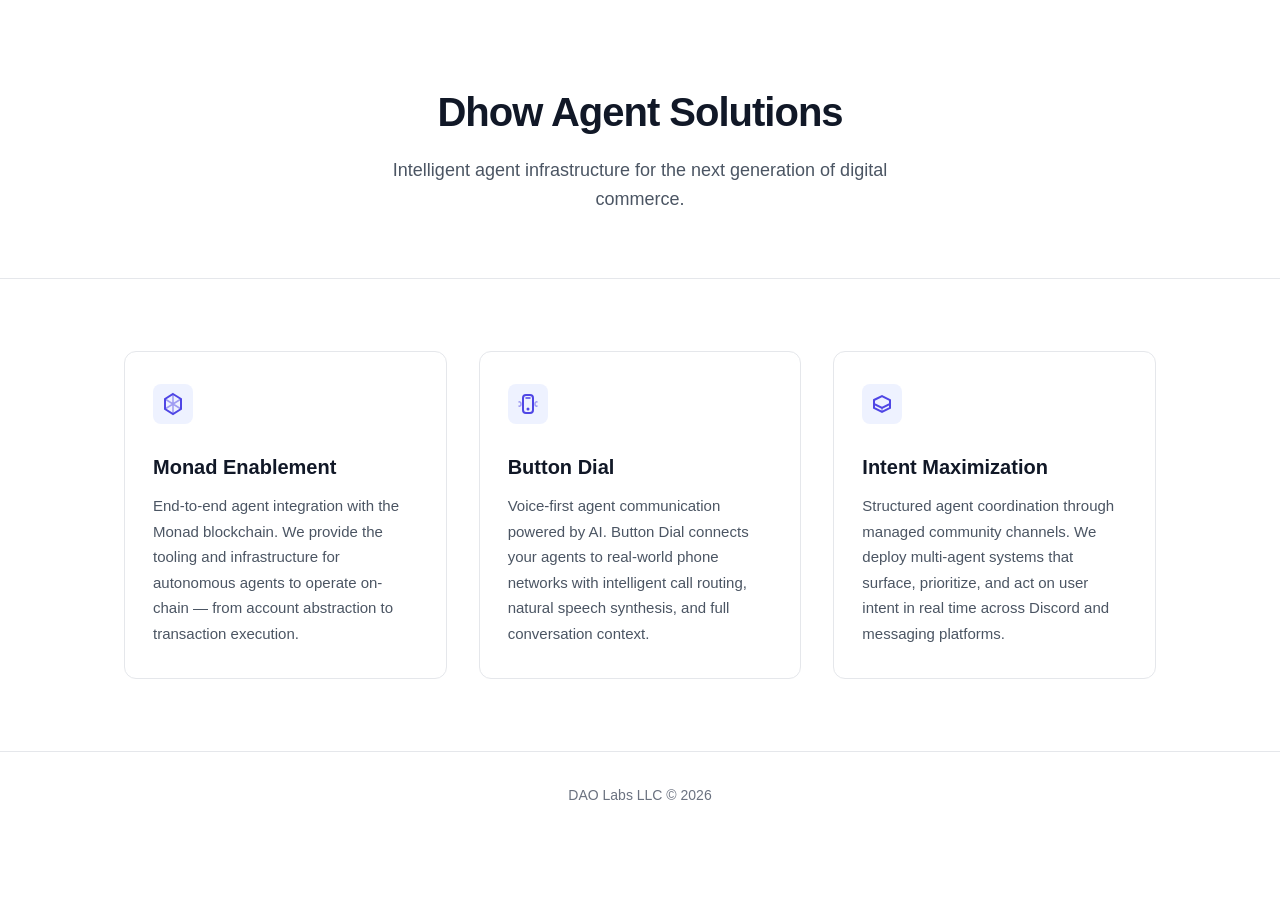
==== index.html @ 07511c28 "Initial site — Dhow Agent Solutions Single-page static site for dhow.ai with three feature cards (Mo" ====
<!DOCTYPE html>
<html lang="en">
<head>
  <meta charset="UTF-8">
  <meta name="viewport" content="width=device-width, initial-scale=1.0">
  <title>Dhow Agent Solutions</title>
  <meta name="description" content="Dhow Agent Solutions — AI-powered agent infrastructure for blockchain enablement, voice automation, and intent maximization.">
  <link rel="stylesheet" href="style.css">
</head>
<body>
  <header class="hero">
    <div class="container">
      <h1>Dhow Agent Solutions</h1>
      <p class="tagline">Intelligent agent infrastructure for the next generation of digital commerce.</p>
    </div>
  </header>

  <main>
    <section class="features">
      <div class="container">
        <div class="feature-grid">

          <div class="feature-card">
            <div class="feature-icon">
              <svg width="40" height="40" viewBox="0 0 40 40" fill="none" xmlns="http://www.w3.org/2000/svg">
                <rect width="40" height="40" rx="8" fill="#EEF2FF"/>
                <path d="M20 10L28 15V25L20 30L12 25V15L20 10Z" stroke="#4F46E5" stroke-width="2" fill="none"/>
                <path d="M20 10V30M12 15L28 25M28 15L12 25" stroke="#4F46E5" stroke-width="1.5" opacity="0.5"/>
              </svg>
            </div>
            <h2>Monad Enablement</h2>
            <p>End-to-end agent integration with the Monad blockchain. We provide the tooling and infrastructure for autonomous agents to operate on-chain — from account abstraction to transaction execution.</p>
          </div>

          <div class="feature-card">
            <div class="feature-icon">
              <svg width="40" height="40" viewBox="0 0 40 40" fill="none" xmlns="http://www.w3.org/2000/svg">
                <rect width="40" height="40" rx="8" fill="#EEF2FF"/>
                <path d="M15 14C15 12.3431 16.3431 11 18 11H22C23.6569 11 25 12.3431 25 14V26C25 27.6569 23.6569 29 22 29H18C16.3431 29 15 27.6569 15 26V14Z" stroke="#4F46E5" stroke-width="2" fill="none"/>
                <circle cx="20" cy="25" r="1.5" fill="#4F46E5"/>
                <path d="M18 14H22" stroke="#4F46E5" stroke-width="1.5" stroke-linecap="round"/>
                <path d="M11 18C11 18 13 17 13 20C13 23 11 22 11 22" stroke="#4F46E5" stroke-width="1.5" stroke-linecap="round" opacity="0.5"/>
                <path d="M29 18C29 18 27 17 27 20C27 23 29 22 29 22" stroke="#4F46E5" stroke-width="1.5" stroke-linecap="round" opacity="0.5"/>
              </svg>
            </div>
            <h2>Button Dial</h2>
            <p>Voice-first agent communication powered by AI. Button Dial connects your agents to real-world phone networks with intelligent call routing, natural speech synthesis, and full conversation context.</p>
          </div>

          <div class="feature-card">
            <div class="feature-icon">
              <svg width="40" height="40" viewBox="0 0 40 40" fill="none" xmlns="http://www.w3.org/2000/svg">
                <rect width="40" height="40" rx="8" fill="#EEF2FF"/>
                <path d="M12 16L20 12L28 16V20L20 24L12 20V16Z" stroke="#4F46E5" stroke-width="2" fill="none"/>
                <path d="M12 20V24L20 28L28 24V20" stroke="#4F46E5" stroke-width="2" fill="none"/>
                <path d="M20 24V28" stroke="#4F46E5" stroke-width="1.5" opacity="0.5"/>
              </svg>
            </div>
            <h2>Intent Maximization</h2>
            <p>Structured agent coordination through managed community channels. We deploy multi-agent systems that surface, prioritize, and act on user intent in real time across Discord and messaging platforms.</p>
          </div>

        </div>
      </div>
    </section>
  </main>

  <footer>
    <div class="container">
      <p>DAO Labs LLC &copy; 2026</p>
    </div>
  </footer>
</body>
</html>
---- style.css ----
*,
*::before,
*::after {
  margin: 0;
  padding: 0;
  box-sizing: border-box;
}

:root {
  --text-primary: #111827;
  --text-secondary: #4B5563;
  --text-muted: #6B7280;
  --bg-white: #FFFFFF;
  --bg-light: #F9FAFB;
  --border: #E5E7EB;
  --accent: #4F46E5;
  --accent-light: #EEF2FF;
}

body {
  font-family: -apple-system, BlinkMacSystemFont, "Segoe UI", Roboto, "Helvetica Neue", Arial, sans-serif;
  color: var(--text-primary);
  background: var(--bg-white);
  line-height: 1.6;
  -webkit-font-smoothing: antialiased;
}

.container {
  max-width: 1080px;
  margin: 0 auto;
  padding: 0 24px;
}

/* Hero / Header */
.hero {
  padding: 80px 0 64px;
  text-align: center;
  border-bottom: 1px solid var(--border);
}

.hero h1 {
  font-size: 2.5rem;
  font-weight: 700;
  letter-spacing: -0.025em;
  color: var(--text-primary);
  margin-bottom: 12px;
}

.hero .tagline {
  font-size: 1.125rem;
  color: var(--text-secondary);
  max-width: 520px;
  margin: 0 auto;
}

/* Features */
.features {
  padding: 72px 0;
}

.feature-grid {
  display: grid;
  grid-template-columns: repeat(3, 1fr);
  gap: 32px;
}

.feature-card {
  padding: 32px 28px;
  border: 1px solid var(--border);
  border-radius: 12px;
  background: var(--bg-white);
  transition: box-shadow 0.2s ease;
}

.feature-card:hover {
  box-shadow: 0 4px 24px rgba(0, 0, 0, 0.06);
}

.feature-icon {
  margin-bottom: 20px;
}

.feature-card h2 {
  font-size: 1.25rem;
  font-weight: 600;
  margin-bottom: 10px;
  color: var(--text-primary);
}

.feature-card p {
  font-size: 0.9375rem;
  color: var(--text-secondary);
  line-height: 1.7;
}

/* Footer */
footer {
  padding: 32px 0;
  border-top: 1px solid var(--border);
  text-align: center;
}

footer p {
  font-size: 0.875rem;
  color: var(--text-muted);
}

/* Responsive */
@media (max-width: 768px) {
  .hero {
    padding: 56px 0 48px;
  }

  .hero h1 {
    font-size: 1.875rem;
  }

  .feature-grid {
    grid-template-columns: 1fr;
    gap: 20px;
  }

  .features {
    padding: 48px 0;
  }
}
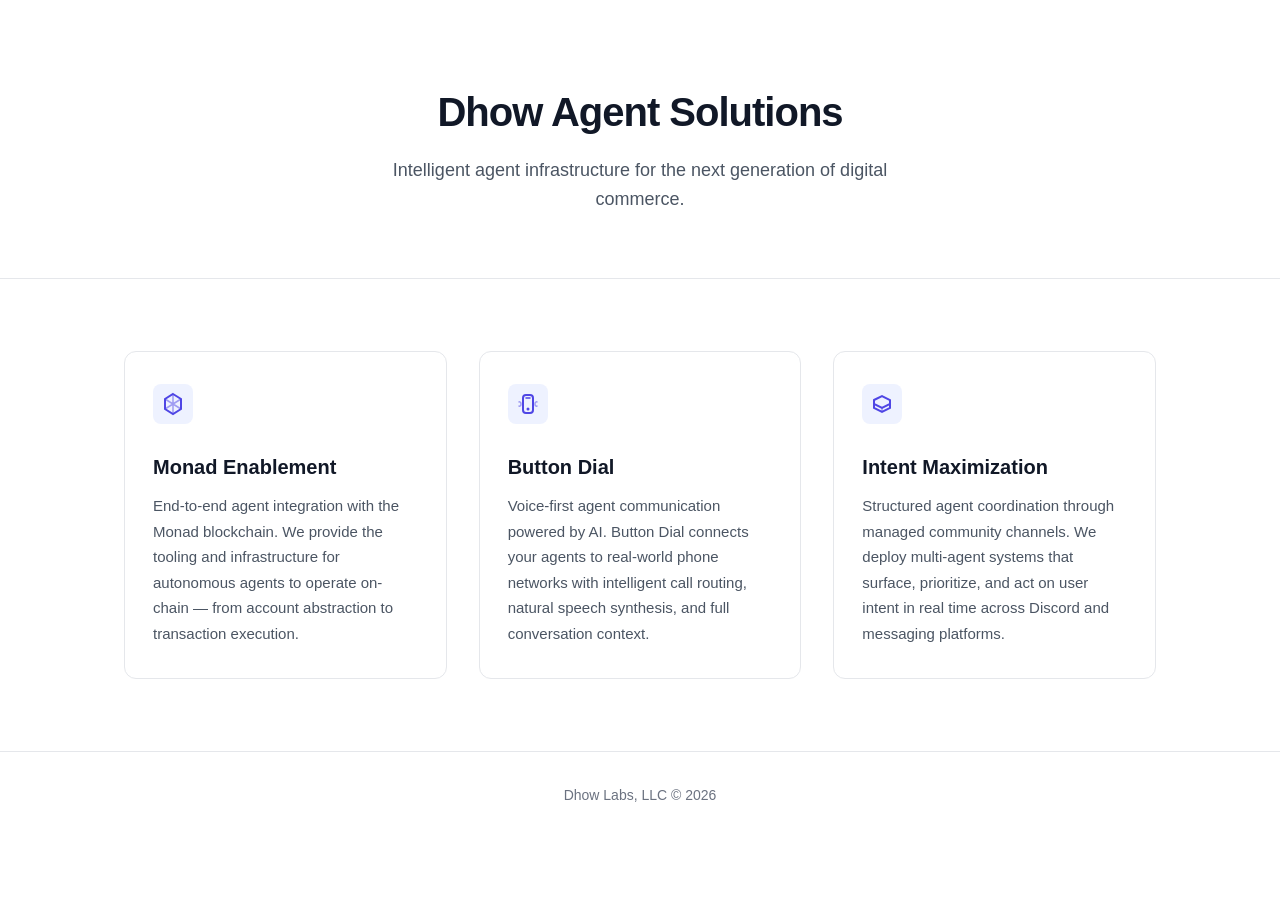
==== commit 761533c1: "Fix business name to Dhow Labs, LLC Co-Authored-By: Claude Opus 4.6 <noreply@anthropic.com>" ====
--- a/index.html
+++ b/index.html
@@ -67,7 +67,7 @@
 
   <footer>
     <div class="container">
-      <p>DAO Labs LLC &copy; 2026</p>
+      <p>Dhow Labs, LLC &copy; 2026</p>
     </div>
   </footer>
 </body>
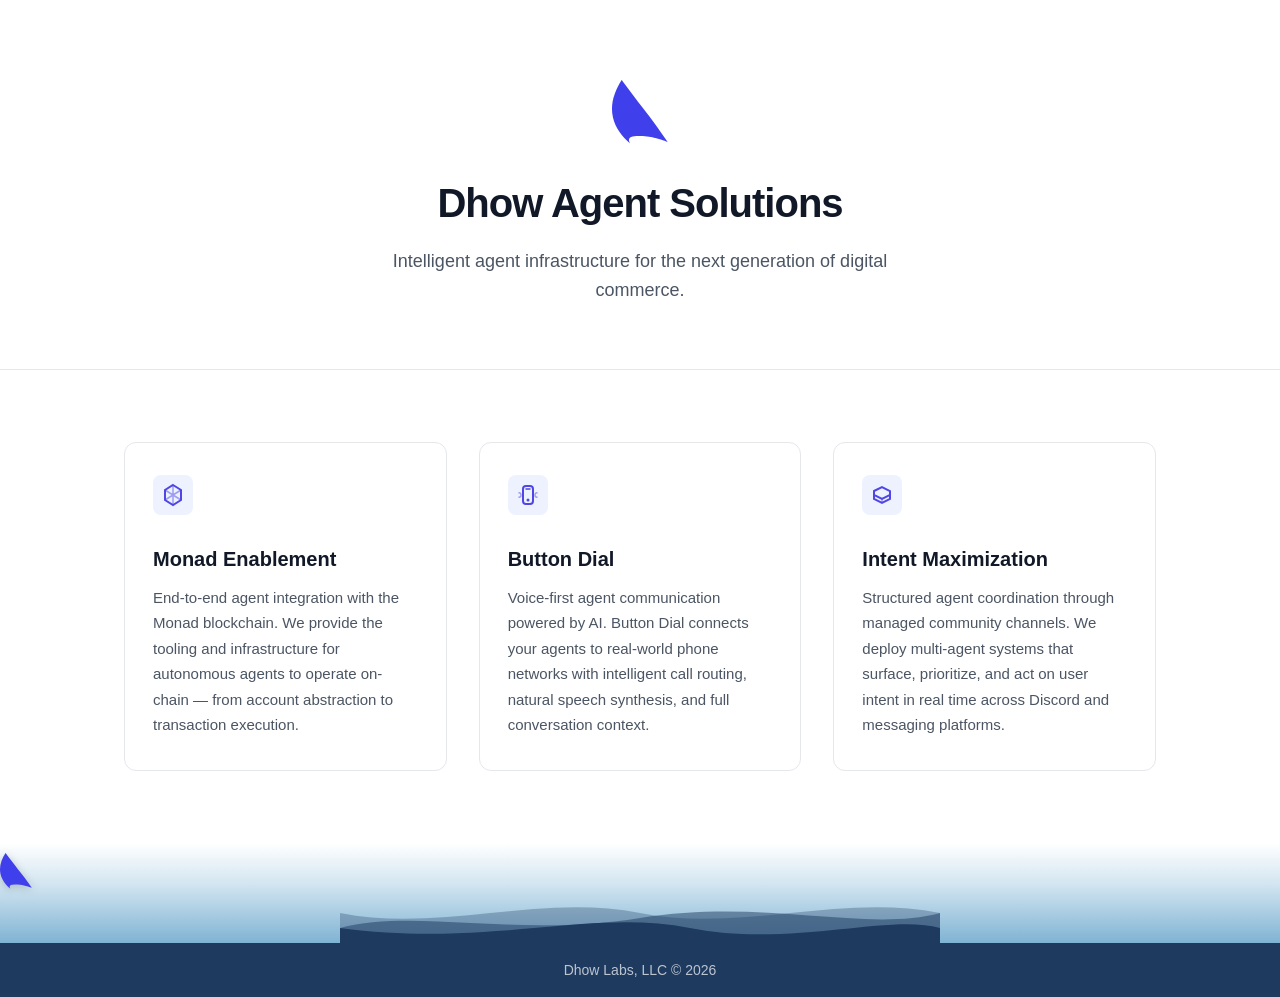
==== commit 8ff13727: "Add logo, wave animation, and sailing boat footer - Company logo in hero header - Sticky footer pinn" ====
--- a/index.html
+++ b/index.html
@@ -10,6 +10,7 @@
 <body>
   <header class="hero">
     <div class="container">
+      <img src="logo.svg" alt="Dhow" class="hero-logo">
       <h1>Dhow Agent Solutions</h1>
       <p class="tagline">Intelligent agent infrastructure for the next generation of digital commerce.</p>
     </div>
@@ -66,7 +67,15 @@
   </main>
 
   <footer>
-    <div class="container">
+    <div class="ocean">
+      <div class="boat">
+        <img src="logo.svg" alt="" class="boat-logo">
+      </div>
+      <div class="wave wave-1"></div>
+      <div class="wave wave-2"></div>
+      <div class="wave wave-3"></div>
+    </div>
+    <div class="footer-bottom">
       <p>Dhow Labs, LLC &copy; 2026</p>
     </div>
   </footer>
--- a/style.css
+++ b/style.css
@@ -17,12 +17,23 @@
   --accent-light: #EEF2FF;
 }
 
+html {
+  height: 100%;
+}
+
 body {
   font-family: -apple-system, BlinkMacSystemFont, "Segoe UI", Roboto, "Helvetica Neue", Arial, sans-serif;
   color: var(--text-primary);
   background: var(--bg-white);
   line-height: 1.6;
   -webkit-font-smoothing: antialiased;
+  min-height: 100%;
+  display: flex;
+  flex-direction: column;
+}
+
+main {
+  flex: 1;
 }
 
 .container {
@@ -36,6 +47,12 @@
   padding: 80px 0 64px;
   text-align: center;
   border-bottom: 1px solid var(--border);
+}
+
+.hero-logo {
+  width: 56px;
+  height: auto;
+  margin-bottom: 20px;
 }
 
 .hero h1 {
@@ -95,14 +112,92 @@
 
 /* Footer */
 footer {
-  padding: 32px 0;
-  border-top: 1px solid var(--border);
+  margin-top: auto;
+  overflow: hidden;
+  position: relative;
+}
+
+.footer-bottom {
+  background: #1E3A5F;
+  padding: 16px 0;
   text-align: center;
-}
-
-footer p {
+  position: relative;
+  z-index: 3;
+}
+
+.footer-bottom p {
   font-size: 0.875rem;
-  color: var(--text-muted);
+  color: rgba(255, 255, 255, 0.7);
+}
+
+/* Ocean & Waves */
+.ocean {
+  position: relative;
+  height: 100px;
+  background: linear-gradient(180deg, var(--bg-white) 0%, #d4e6f1 40%, #7fb3d3 100%);
+  overflow: hidden;
+}
+
+.wave {
+  position: absolute;
+  bottom: 0;
+  left: 0;
+  width: 200%;
+  height: 60px;
+  background-repeat: repeat-x;
+  background-size: 50% 100%;
+}
+
+.wave-1 {
+  background-image: url("data:image/svg+xml,%3Csvg xmlns='http://www.w3.org/2000/svg' viewBox='0 0 1200 120'%3E%3Cpath d='M0,60 C200,100 400,20 600,60 C800,100 1000,20 1200,60 L1200,120 L0,120 Z' fill='%231E3A5F' opacity='0.3'/%3E%3C/svg%3E");
+  animation: wave-drift 8s linear infinite;
+  z-index: 1;
+}
+
+.wave-2 {
+  background-image: url("data:image/svg+xml,%3Csvg xmlns='http://www.w3.org/2000/svg' viewBox='0 0 1200 120'%3E%3Cpath d='M0,80 C150,40 350,100 600,60 C850,20 1050,90 1200,50 L1200,120 L0,120 Z' fill='%231E3A5F' opacity='0.5'/%3E%3C/svg%3E");
+  animation: wave-drift 6s linear infinite reverse;
+  z-index: 2;
+  bottom: -5px;
+}
+
+.wave-3 {
+  background-image: url("data:image/svg+xml,%3Csvg xmlns='http://www.w3.org/2000/svg' viewBox='0 0 1200 120'%3E%3Cpath d='M0,70 C300,110 500,30 700,70 C900,110 1100,40 1200,70 L1200,120 L0,120 Z' fill='%231E3A5F'/%3E%3C/svg%3E");
+  animation: wave-drift 10s linear infinite;
+  z-index: 3;
+  bottom: -10px;
+}
+
+@keyframes wave-drift {
+  0% { transform: translateX(0); }
+  100% { transform: translateX(-50%); }
+}
+
+/* Boat */
+.boat {
+  position: absolute;
+  z-index: 4;
+  top: 10px;
+  animation: sail 20s ease-in-out infinite, bob 3s ease-in-out infinite;
+}
+
+.boat-logo {
+  width: 32px;
+  height: auto;
+  filter: drop-shadow(0 2px 4px rgba(0, 0, 0, 0.2));
+}
+
+@keyframes sail {
+  0% { left: -40px; transform: scaleX(1); }
+  48% { left: calc(100% + 40px); transform: scaleX(1); }
+  50% { left: calc(100% + 40px); transform: scaleX(-1); }
+  98% { left: -40px; transform: scaleX(-1); }
+  100% { left: -40px; transform: scaleX(1); }
+}
+
+@keyframes bob {
+  0%, 100% { margin-top: 0; }
+  50% { margin-top: 6px; }
 }
 
 /* Responsive */
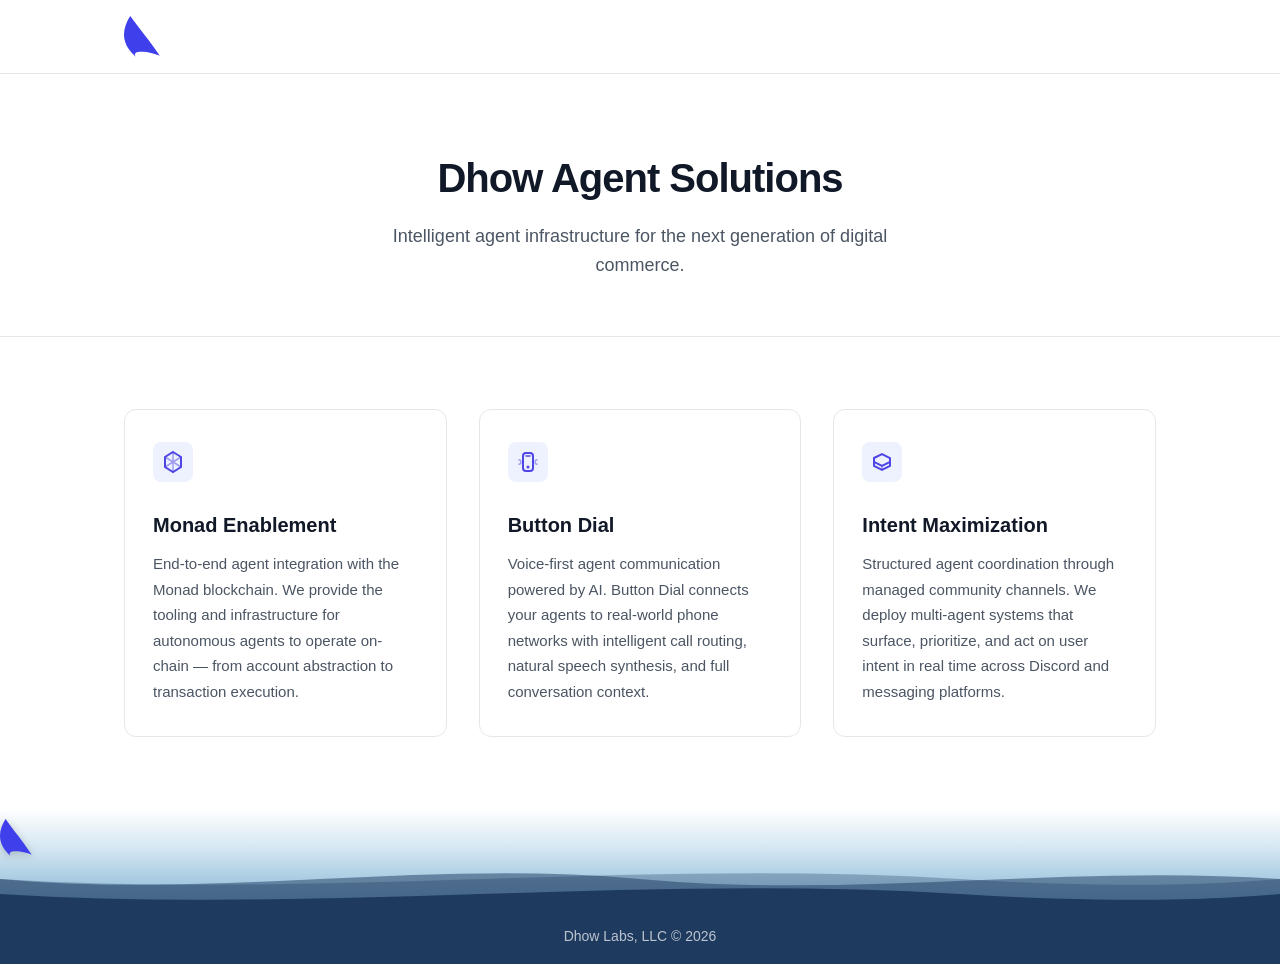
==== commit eab4600a: "Move logo to top-left navbar, add favicon, fix wave tiling - Logo now sits in a nav bar top-left ins" ====
--- a/index.html
+++ b/index.html
@@ -5,12 +5,20 @@
   <meta name="viewport" content="width=device-width, initial-scale=1.0">
   <title>Dhow Agent Solutions</title>
   <meta name="description" content="Dhow Agent Solutions — AI-powered agent infrastructure for blockchain enablement, voice automation, and intent maximization.">
+  <link rel="icon" type="image/svg+xml" href="logo.svg">
   <link rel="stylesheet" href="style.css">
 </head>
 <body>
+  <nav class="topbar">
+    <div class="container">
+      <a href="/" class="topbar-brand">
+        <img src="logo.svg" alt="Dhow" class="topbar-logo">
+      </a>
+    </div>
+  </nav>
+
   <header class="hero">
     <div class="container">
-      <img src="logo.svg" alt="Dhow" class="hero-logo">
       <h1>Dhow Agent Solutions</h1>
       <p class="tagline">Intelligent agent infrastructure for the next generation of digital commerce.</p>
     </div>
--- a/style.css
+++ b/style.css
@@ -42,17 +42,32 @@
   padding: 0 24px;
 }
 
+/* Top Bar */
+.topbar {
+  padding: 16px 0;
+  border-bottom: 1px solid var(--border);
+}
+
+.topbar .container {
+  display: flex;
+  align-items: center;
+}
+
+.topbar-brand {
+  display: flex;
+  align-items: center;
+}
+
+.topbar-logo {
+  width: 36px;
+  height: auto;
+}
+
 /* Hero / Header */
 .hero {
-  padding: 80px 0 64px;
+  padding: 72px 0 56px;
   text-align: center;
   border-bottom: 1px solid var(--border);
-}
-
-.hero-logo {
-  width: 56px;
-  height: auto;
-  margin-bottom: 20px;
 }
 
 .hero h1 {
@@ -141,28 +156,28 @@
 .wave {
   position: absolute;
   bottom: 0;
-  left: 0;
-  width: 200%;
+  left: -100%;
+  width: 400%;
   height: 60px;
   background-repeat: repeat-x;
-  background-size: 50% 100%;
+  background-size: 25% 100%;
 }
 
 .wave-1 {
-  background-image: url("data:image/svg+xml,%3Csvg xmlns='http://www.w3.org/2000/svg' viewBox='0 0 1200 120'%3E%3Cpath d='M0,60 C200,100 400,20 600,60 C800,100 1000,20 1200,60 L1200,120 L0,120 Z' fill='%231E3A5F' opacity='0.3'/%3E%3C/svg%3E");
+  background-image: url("data:image/svg+xml,%3Csvg xmlns='http://www.w3.org/2000/svg' viewBox='0 0 1200 120' preserveAspectRatio='none'%3E%3Cpath d='M0,60 C300,100 600,20 900,60 C1050,80 1150,70 1200,60 L1200,120 L0,120 Z' fill='%231E3A5F' opacity='0.3'/%3E%3C/svg%3E");
   animation: wave-drift 8s linear infinite;
   z-index: 1;
 }
 
 .wave-2 {
-  background-image: url("data:image/svg+xml,%3Csvg xmlns='http://www.w3.org/2000/svg' viewBox='0 0 1200 120'%3E%3Cpath d='M0,80 C150,40 350,100 600,60 C850,20 1050,90 1200,50 L1200,120 L0,120 Z' fill='%231E3A5F' opacity='0.5'/%3E%3C/svg%3E");
+  background-image: url("data:image/svg+xml,%3Csvg xmlns='http://www.w3.org/2000/svg' viewBox='0 0 1200 120' preserveAspectRatio='none'%3E%3Cpath d='M0,50 C200,90 400,10 600,50 C800,90 1000,20 1200,50 L1200,120 L0,120 Z' fill='%231E3A5F' opacity='0.5'/%3E%3C/svg%3E");
   animation: wave-drift 6s linear infinite reverse;
   z-index: 2;
   bottom: -5px;
 }
 
 .wave-3 {
-  background-image: url("data:image/svg+xml,%3Csvg xmlns='http://www.w3.org/2000/svg' viewBox='0 0 1200 120'%3E%3Cpath d='M0,70 C300,110 500,30 700,70 C900,110 1100,40 1200,70 L1200,120 L0,120 Z' fill='%231E3A5F'/%3E%3C/svg%3E");
+  background-image: url("data:image/svg+xml,%3Csvg xmlns='http://www.w3.org/2000/svg' viewBox='0 0 1200 120' preserveAspectRatio='none'%3E%3Cpath d='M0,70 C300,110 600,30 900,70 C1050,90 1150,80 1200,70 L1200,120 L0,120 Z' fill='%231E3A5F'/%3E%3C/svg%3E");
   animation: wave-drift 10s linear infinite;
   z-index: 3;
   bottom: -10px;
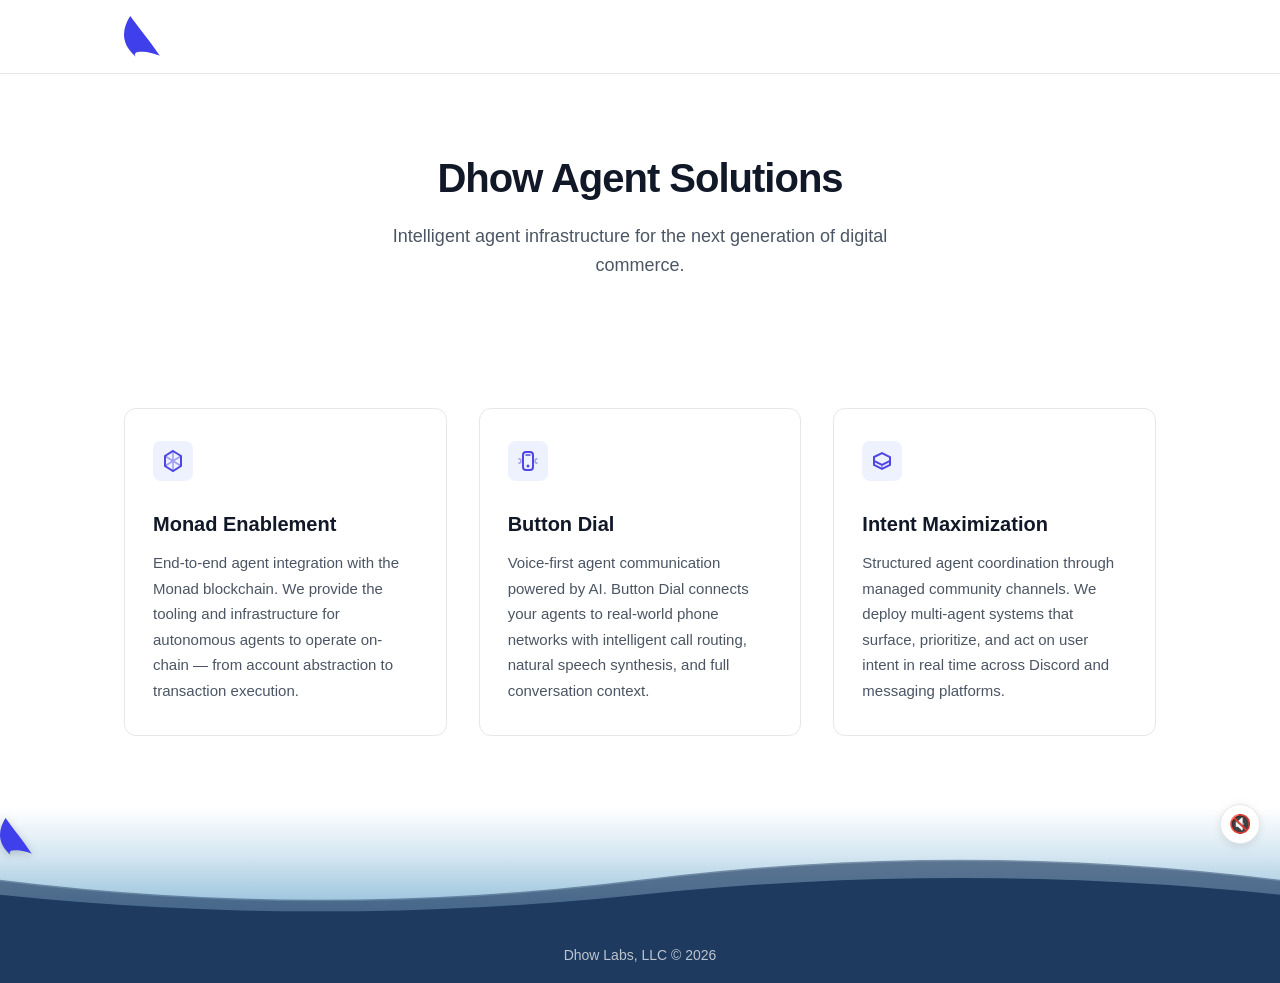
==== commit eaa8573b: "Bigger smooth waves, remove hero border, add ocean sound toggle - Wave SVGs now use quadratic curves" ====
--- a/index.html
+++ b/index.html
@@ -87,5 +87,88 @@
       <p>Dhow Labs, LLC &copy; 2026</p>
     </div>
   </footer>
+
+  <button class="sound-toggle" id="soundToggle" aria-label="Toggle ocean sounds" title="Toggle ocean sounds">
+    <span id="soundIcon">🔇</span>
+  </button>
+
+  <script>
+    (function() {
+      const btn = document.getElementById('soundToggle');
+      const icon = document.getElementById('soundIcon');
+      let audio = null;
+      let playing = false;
+
+      // Generate ocean sound with Web Audio API
+      function createOceanSound() {
+        const ctx = new (window.AudioContext || window.webkitAudioContext)();
+        const gain = ctx.createGain();
+        gain.gain.value = 0;
+        gain.connect(ctx.destination);
+
+        // Brown noise filtered to sound like ocean
+        const bufferSize = 2 * ctx.sampleRate;
+        const buffer = ctx.createBuffer(2, bufferSize, ctx.sampleRate);
+
+        for (let channel = 0; channel < 2; channel++) {
+          const data = buffer.getChannelData(channel);
+          let last = 0;
+          for (let i = 0; i < bufferSize; i++) {
+            const white = Math.random() * 2 - 1;
+            data[i] = (last + (0.02 * white)) / 1.02;
+            last = data[i];
+            data[i] *= 3.5;
+          }
+        }
+
+        const source = ctx.createBufferSource();
+        source.buffer = buffer;
+        source.loop = true;
+
+        // Low-pass filter for soft ocean feel
+        const lp = ctx.createBiquadFilter();
+        lp.type = 'lowpass';
+        lp.frequency.value = 500;
+        lp.Q.value = 0.7;
+
+        // Gentle volume modulation for wave rhythm
+        const lfo = ctx.createOscillator();
+        const lfoGain = ctx.createGain();
+        lfo.frequency.value = 0.12;
+        lfoGain.gain.value = 0.08;
+        lfo.connect(lfoGain);
+        lfoGain.connect(gain.gain);
+        lfo.start();
+
+        source.connect(lp);
+        lp.connect(gain);
+        source.start();
+
+        return { ctx, gain };
+      }
+
+      btn.addEventListener('click', function() {
+        if (!playing) {
+          if (!audio) {
+            audio = createOceanSound();
+          }
+          audio.gain.gain.cancelScheduledValues(audio.ctx.currentTime);
+          audio.gain.gain.setValueAtTime(audio.gain.gain.value, audio.ctx.currentTime);
+          audio.gain.gain.linearRampToValueAtTime(0.15, audio.ctx.currentTime + 1);
+          if (audio.ctx.state === 'suspended') audio.ctx.resume();
+          icon.textContent = '🔊';
+          btn.classList.add('active');
+          playing = true;
+        } else {
+          audio.gain.gain.cancelScheduledValues(audio.ctx.currentTime);
+          audio.gain.gain.setValueAtTime(audio.gain.gain.value, audio.ctx.currentTime);
+          audio.gain.gain.linearRampToValueAtTime(0, audio.ctx.currentTime + 0.5);
+          icon.textContent = '🔇';
+          btn.classList.remove('active');
+          playing = false;
+        }
+      });
+    })();
+  </script>
 </body>
 </html>
--- a/style.css
+++ b/style.css
@@ -67,7 +67,6 @@
 .hero {
   padding: 72px 0 56px;
   text-align: center;
-  border-bottom: 1px solid var(--border);
 }
 
 .hero h1 {
@@ -148,7 +147,7 @@
 /* Ocean & Waves */
 .ocean {
   position: relative;
-  height: 100px;
+  height: 120px;
   background: linear-gradient(180deg, var(--bg-white) 0%, #d4e6f1 40%, #7fb3d3 100%);
   overflow: hidden;
 }
@@ -158,26 +157,26 @@
   bottom: 0;
   left: -100%;
   width: 400%;
-  height: 60px;
+  height: 80px;
   background-repeat: repeat-x;
   background-size: 25% 100%;
 }
 
 .wave-1 {
-  background-image: url("data:image/svg+xml,%3Csvg xmlns='http://www.w3.org/2000/svg' viewBox='0 0 1200 120' preserveAspectRatio='none'%3E%3Cpath d='M0,60 C300,100 600,20 900,60 C1050,80 1150,70 1200,60 L1200,120 L0,120 Z' fill='%231E3A5F' opacity='0.3'/%3E%3C/svg%3E");
+  background-image: url("data:image/svg+xml,%3Csvg xmlns='http://www.w3.org/2000/svg' viewBox='0 0 1200 120' preserveAspectRatio='none'%3E%3Cpath d='M0,50 Q300,110 600,50 Q900,-10 1200,50 L1200,120 L0,120 Z' fill='%231E3A5F' opacity='0.3'/%3E%3C/svg%3E");
   animation: wave-drift 8s linear infinite;
   z-index: 1;
 }
 
 .wave-2 {
-  background-image: url("data:image/svg+xml,%3Csvg xmlns='http://www.w3.org/2000/svg' viewBox='0 0 1200 120' preserveAspectRatio='none'%3E%3Cpath d='M0,50 C200,90 400,10 600,50 C800,90 1000,20 1200,50 L1200,120 L0,120 Z' fill='%231E3A5F' opacity='0.5'/%3E%3C/svg%3E");
+  background-image: url("data:image/svg+xml,%3Csvg xmlns='http://www.w3.org/2000/svg' viewBox='0 0 1200 120' preserveAspectRatio='none'%3E%3Cpath d='M0,40 Q300,100 600,40 Q900,-20 1200,40 L1200,120 L0,120 Z' fill='%231E3A5F' opacity='0.5'/%3E%3C/svg%3E");
   animation: wave-drift 6s linear infinite reverse;
   z-index: 2;
   bottom: -5px;
 }
 
 .wave-3 {
-  background-image: url("data:image/svg+xml,%3Csvg xmlns='http://www.w3.org/2000/svg' viewBox='0 0 1200 120' preserveAspectRatio='none'%3E%3Cpath d='M0,70 C300,110 600,30 900,70 C1050,90 1150,80 1200,70 L1200,120 L0,120 Z' fill='%231E3A5F'/%3E%3C/svg%3E");
+  background-image: url("data:image/svg+xml,%3Csvg xmlns='http://www.w3.org/2000/svg' viewBox='0 0 1200 120' preserveAspectRatio='none'%3E%3Cpath d='M0,55 Q300,105 600,55 Q900,5 1200,55 L1200,120 L0,120 Z' fill='%231E3A5F'/%3E%3C/svg%3E");
   animation: wave-drift 10s linear infinite;
   z-index: 3;
   bottom: -10px;
@@ -215,6 +214,39 @@
   50% { margin-top: 6px; }
 }
 
+/* Sound Toggle */
+.sound-toggle {
+  position: fixed;
+  bottom: 56px;
+  right: 20px;
+  z-index: 10;
+  width: 40px;
+  height: 40px;
+  border-radius: 50%;
+  border: 1px solid var(--border);
+  background: var(--bg-white);
+  cursor: pointer;
+  display: flex;
+  align-items: center;
+  justify-content: center;
+  box-shadow: 0 2px 8px rgba(0, 0, 0, 0.1);
+  transition: background 0.2s, box-shadow 0.2s;
+  color: var(--text-muted);
+  font-size: 18px;
+  line-height: 1;
+}
+
+.sound-toggle:hover {
+  background: var(--accent-light);
+  box-shadow: 0 4px 12px rgba(0, 0, 0, 0.12);
+}
+
+.sound-toggle.active {
+  background: var(--accent-light);
+  color: var(--accent);
+  border-color: var(--accent);
+}
+
 /* Responsive */
 @media (max-width: 768px) {
   .hero {
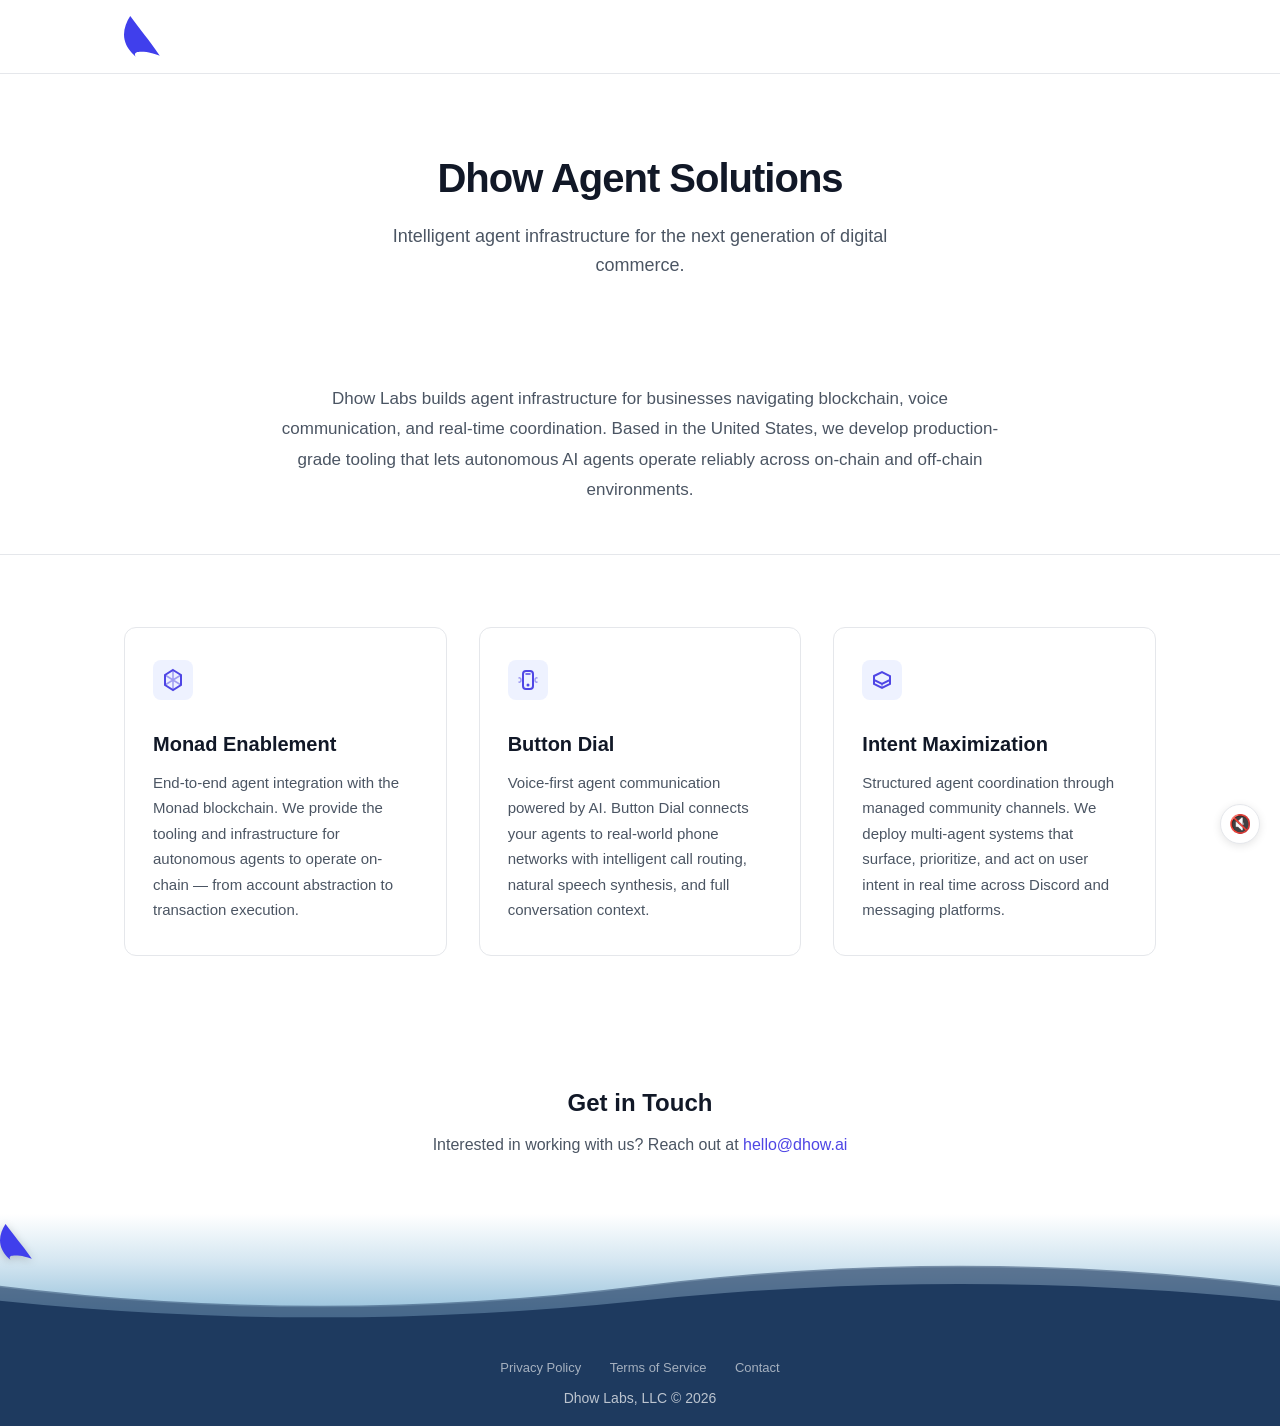
==== commit 2b47d9ee: "Add about section, contact, privacy/terms pages, fix audio & boat - About blurb section below hero -" ====
--- a/index.html
+++ b/index.html
@@ -25,6 +25,12 @@
   </header>
 
   <main>
+    <section class="about">
+      <div class="container">
+        <p>Dhow Labs builds agent infrastructure for businesses navigating blockchain, voice communication, and real-time coordination. Based in the United States, we develop production-grade tooling that lets autonomous AI agents operate reliably across on-chain and off-chain environments.</p>
+      </div>
+    </section>
+
     <section class="features">
       <div class="container">
         <div class="feature-grid">
@@ -72,6 +78,13 @@
         </div>
       </div>
     </section>
+
+    <section class="contact">
+      <div class="container">
+        <h2>Get in Touch</h2>
+        <p>Interested in working with us? Reach out at <a href="mailto:hello@dhow.ai">hello@dhow.ai</a></p>
+      </div>
+    </section>
   </main>
 
   <footer>
@@ -84,6 +97,11 @@
       <div class="wave wave-3"></div>
     </div>
     <div class="footer-bottom">
+      <div class="footer-links">
+        <a href="/privacy.html">Privacy Policy</a>
+        <a href="/terms.html">Terms of Service</a>
+        <a href="mailto:hello@dhow.ai">Contact</a>
+      </div>
       <p>Dhow Labs, LLC &copy; 2026</p>
     </div>
   </footer>
@@ -96,26 +114,27 @@
     (function() {
       const btn = document.getElementById('soundToggle');
       const icon = document.getElementById('soundIcon');
-      let audio = null;
+      let ctx = null;
+      let masterGain = null;
       let playing = false;
 
-      // Generate ocean sound with Web Audio API
-      function createOceanSound() {
-        const ctx = new (window.AudioContext || window.webkitAudioContext)();
-        const gain = ctx.createGain();
-        gain.gain.value = 0;
-        gain.connect(ctx.destination);
+      function initAudio() {
+        ctx = new (window.AudioContext || window.webkitAudioContext)();
 
-        // Brown noise filtered to sound like ocean
+        // Master gain — starts at 0 (silent)
+        masterGain = ctx.createGain();
+        masterGain.gain.value = 0;
+        masterGain.connect(ctx.destination);
+
+        // Brown noise buffer
         const bufferSize = 2 * ctx.sampleRate;
         const buffer = ctx.createBuffer(2, bufferSize, ctx.sampleRate);
-
-        for (let channel = 0; channel < 2; channel++) {
-          const data = buffer.getChannelData(channel);
+        for (let ch = 0; ch < 2; ch++) {
+          const data = buffer.getChannelData(ch);
           let last = 0;
           for (let i = 0; i < bufferSize; i++) {
             const white = Math.random() * 2 - 1;
-            data[i] = (last + (0.02 * white)) / 1.02;
+            data[i] = (last + 0.02 * white) / 1.02;
             last = data[i];
             data[i] *= 3.5;
           }
@@ -125,44 +144,31 @@
         source.buffer = buffer;
         source.loop = true;
 
-        // Low-pass filter for soft ocean feel
+        // Low-pass for soft ocean feel
         const lp = ctx.createBiquadFilter();
         lp.type = 'lowpass';
         lp.frequency.value = 500;
         lp.Q.value = 0.7;
 
-        // Gentle volume modulation for wave rhythm
-        const lfo = ctx.createOscillator();
-        const lfoGain = ctx.createGain();
-        lfo.frequency.value = 0.12;
-        lfoGain.gain.value = 0.08;
-        lfo.connect(lfoGain);
-        lfoGain.connect(gain.gain);
-        lfo.start();
-
         source.connect(lp);
-        lp.connect(gain);
+        lp.connect(masterGain);
         source.start();
-
-        return { ctx, gain };
       }
 
       btn.addEventListener('click', function() {
         if (!playing) {
-          if (!audio) {
-            audio = createOceanSound();
-          }
-          audio.gain.gain.cancelScheduledValues(audio.ctx.currentTime);
-          audio.gain.gain.setValueAtTime(audio.gain.gain.value, audio.ctx.currentTime);
-          audio.gain.gain.linearRampToValueAtTime(0.15, audio.ctx.currentTime + 1);
-          if (audio.ctx.state === 'suspended') audio.ctx.resume();
+          if (!ctx) initAudio();
+          if (ctx.state === 'suspended') ctx.resume();
+          masterGain.gain.cancelScheduledValues(ctx.currentTime);
+          masterGain.gain.setValueAtTime(0, ctx.currentTime);
+          masterGain.gain.linearRampToValueAtTime(0.12, ctx.currentTime + 1.5);
           icon.textContent = '🔊';
           btn.classList.add('active');
           playing = true;
         } else {
-          audio.gain.gain.cancelScheduledValues(audio.ctx.currentTime);
-          audio.gain.gain.setValueAtTime(audio.gain.gain.value, audio.ctx.currentTime);
-          audio.gain.gain.linearRampToValueAtTime(0, audio.ctx.currentTime + 0.5);
+          masterGain.gain.cancelScheduledValues(ctx.currentTime);
+          masterGain.gain.setValueAtTime(masterGain.gain.value, ctx.currentTime);
+          masterGain.gain.linearRampToValueAtTime(0, ctx.currentTime + 0.5);
           icon.textContent = '🔇';
           btn.classList.remove('active');
           playing = false;
--- a/style.css
+++ b/style.css
@@ -84,6 +84,21 @@
   margin: 0 auto;
 }
 
+/* About */
+.about {
+  padding: 48px 0;
+  border-bottom: 1px solid var(--border);
+}
+
+.about p {
+  font-size: 1.0625rem;
+  color: var(--text-secondary);
+  max-width: 720px;
+  margin: 0 auto;
+  text-align: center;
+  line-height: 1.8;
+}
+
 /* Features */
 .features {
   padding: 72px 0;
@@ -124,6 +139,34 @@
   line-height: 1.7;
 }
 
+/* Contact */
+.contact {
+  padding: 56px 0;
+  text-align: center;
+}
+
+.contact h2 {
+  font-size: 1.5rem;
+  font-weight: 600;
+  margin-bottom: 10px;
+  color: var(--text-primary);
+}
+
+.contact p {
+  font-size: 1rem;
+  color: var(--text-secondary);
+}
+
+.contact a {
+  color: var(--accent);
+  text-decoration: none;
+  font-weight: 500;
+}
+
+.contact a:hover {
+  text-decoration: underline;
+}
+
 /* Footer */
 footer {
   margin-top: auto;
@@ -133,10 +176,26 @@
 
 .footer-bottom {
   background: #1E3A5F;
-  padding: 16px 0;
+  padding: 20px 0 16px;
   text-align: center;
   position: relative;
   z-index: 3;
+}
+
+.footer-links {
+  margin-bottom: 8px;
+}
+
+.footer-links a {
+  color: rgba(255, 255, 255, 0.6);
+  text-decoration: none;
+  font-size: 0.8125rem;
+  margin: 0 12px;
+  transition: color 0.2s;
+}
+
+.footer-links a:hover {
+  color: rgba(255, 255, 255, 0.9);
 }
 
 .footer-bottom p {
@@ -192,7 +251,7 @@
   position: absolute;
   z-index: 4;
   top: 10px;
-  animation: sail 20s ease-in-out infinite, bob 3s ease-in-out infinite;
+  animation: sail 25s linear infinite, bob 3s ease-in-out infinite;
 }
 
 .boat-logo {
@@ -202,16 +261,63 @@
 }
 
 @keyframes sail {
-  0% { left: -40px; transform: scaleX(1); }
-  48% { left: calc(100% + 40px); transform: scaleX(1); }
-  50% { left: calc(100% + 40px); transform: scaleX(-1); }
-  98% { left: -40px; transform: scaleX(-1); }
-  100% { left: -40px; transform: scaleX(1); }
+  0% { left: -50px; }
+  100% { left: calc(100% + 50px); }
 }
 
 @keyframes bob {
   0%, 100% { margin-top: 0; }
   50% { margin-top: 6px; }
+}
+
+/* Legal Pages */
+.legal {
+  padding: 56px 0 72px;
+}
+
+.legal h1 {
+  font-size: 2rem;
+  font-weight: 700;
+  margin-bottom: 8px;
+  color: var(--text-primary);
+}
+
+.legal-date {
+  font-size: 0.875rem;
+  color: var(--text-muted);
+  margin-bottom: 40px;
+}
+
+.legal h2 {
+  font-size: 1.125rem;
+  font-weight: 600;
+  margin-top: 32px;
+  margin-bottom: 10px;
+  color: var(--text-primary);
+}
+
+.legal p, .legal li {
+  font-size: 0.9375rem;
+  color: var(--text-secondary);
+  line-height: 1.8;
+}
+
+.legal ul {
+  padding-left: 24px;
+  margin: 8px 0;
+}
+
+.legal li {
+  margin-bottom: 6px;
+}
+
+.legal a {
+  color: var(--accent);
+  text-decoration: none;
+}
+
+.legal a:hover {
+  text-decoration: underline;
 }
 
 /* Sound Toggle */
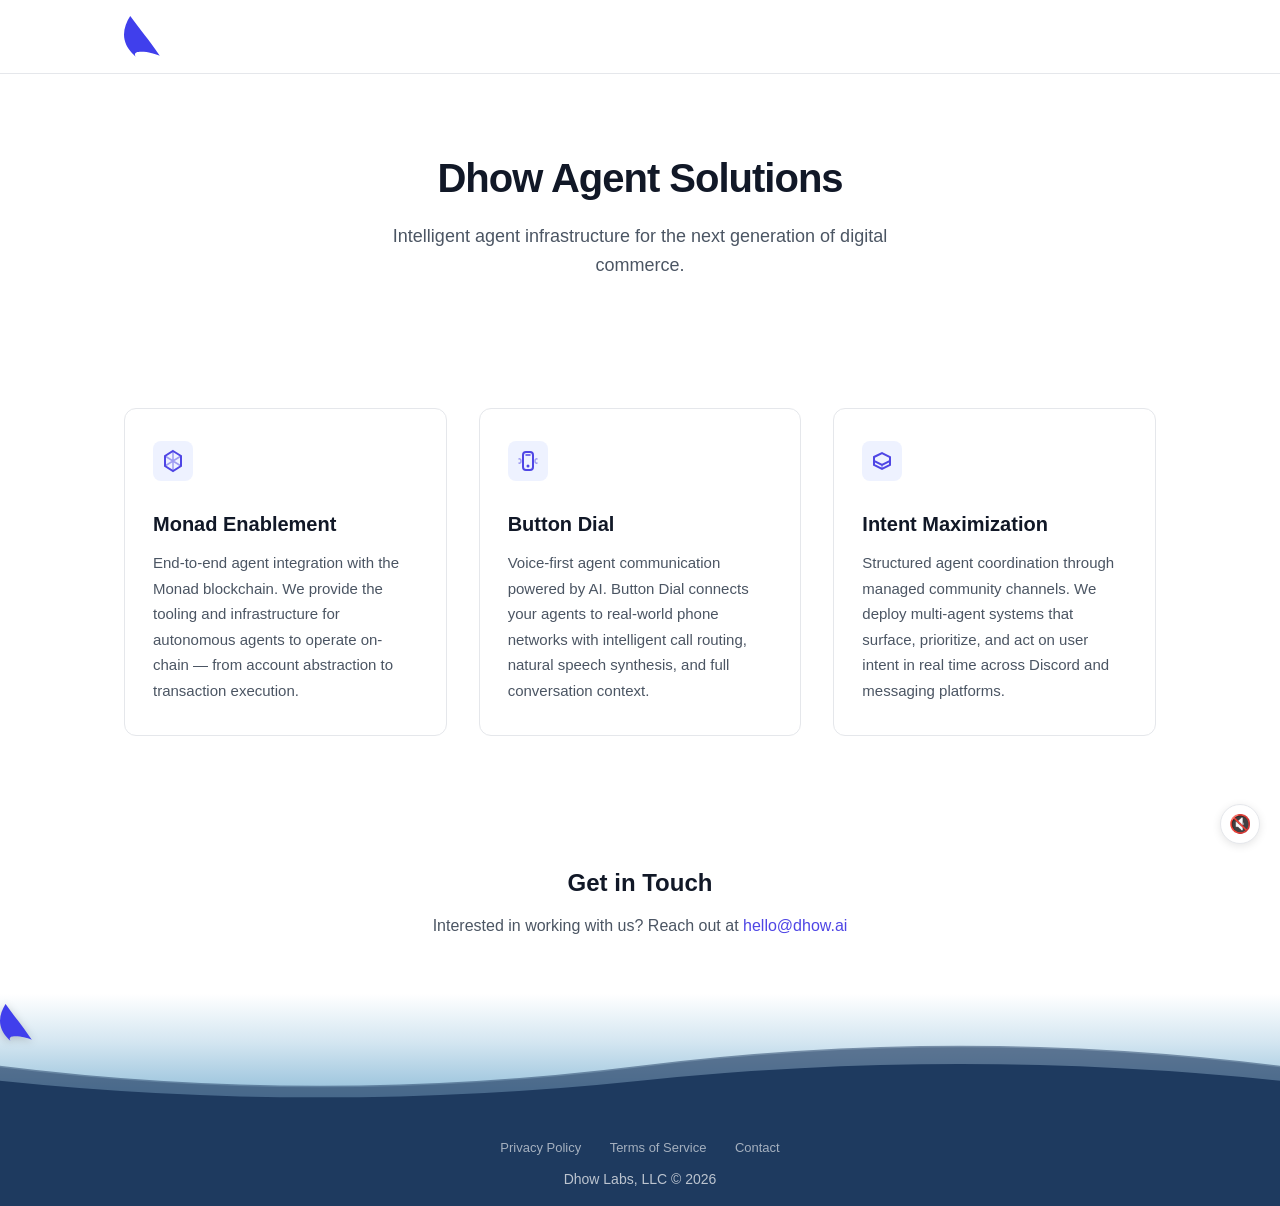
==== commit eff5abf6: "Remove about blurb section Co-Authored-By: Claude Opus 4.6 <noreply@anthropic.com>" ====
--- a/index.html
+++ b/index.html
@@ -25,12 +25,6 @@
   </header>
 
   <main>
-    <section class="about">
-      <div class="container">
-        <p>Dhow Labs builds agent infrastructure for businesses navigating blockchain, voice communication, and real-time coordination. Based in the United States, we develop production-grade tooling that lets autonomous AI agents operate reliably across on-chain and off-chain environments.</p>
-      </div>
-    </section>
-
     <section class="features">
       <div class="container">
         <div class="feature-grid">
